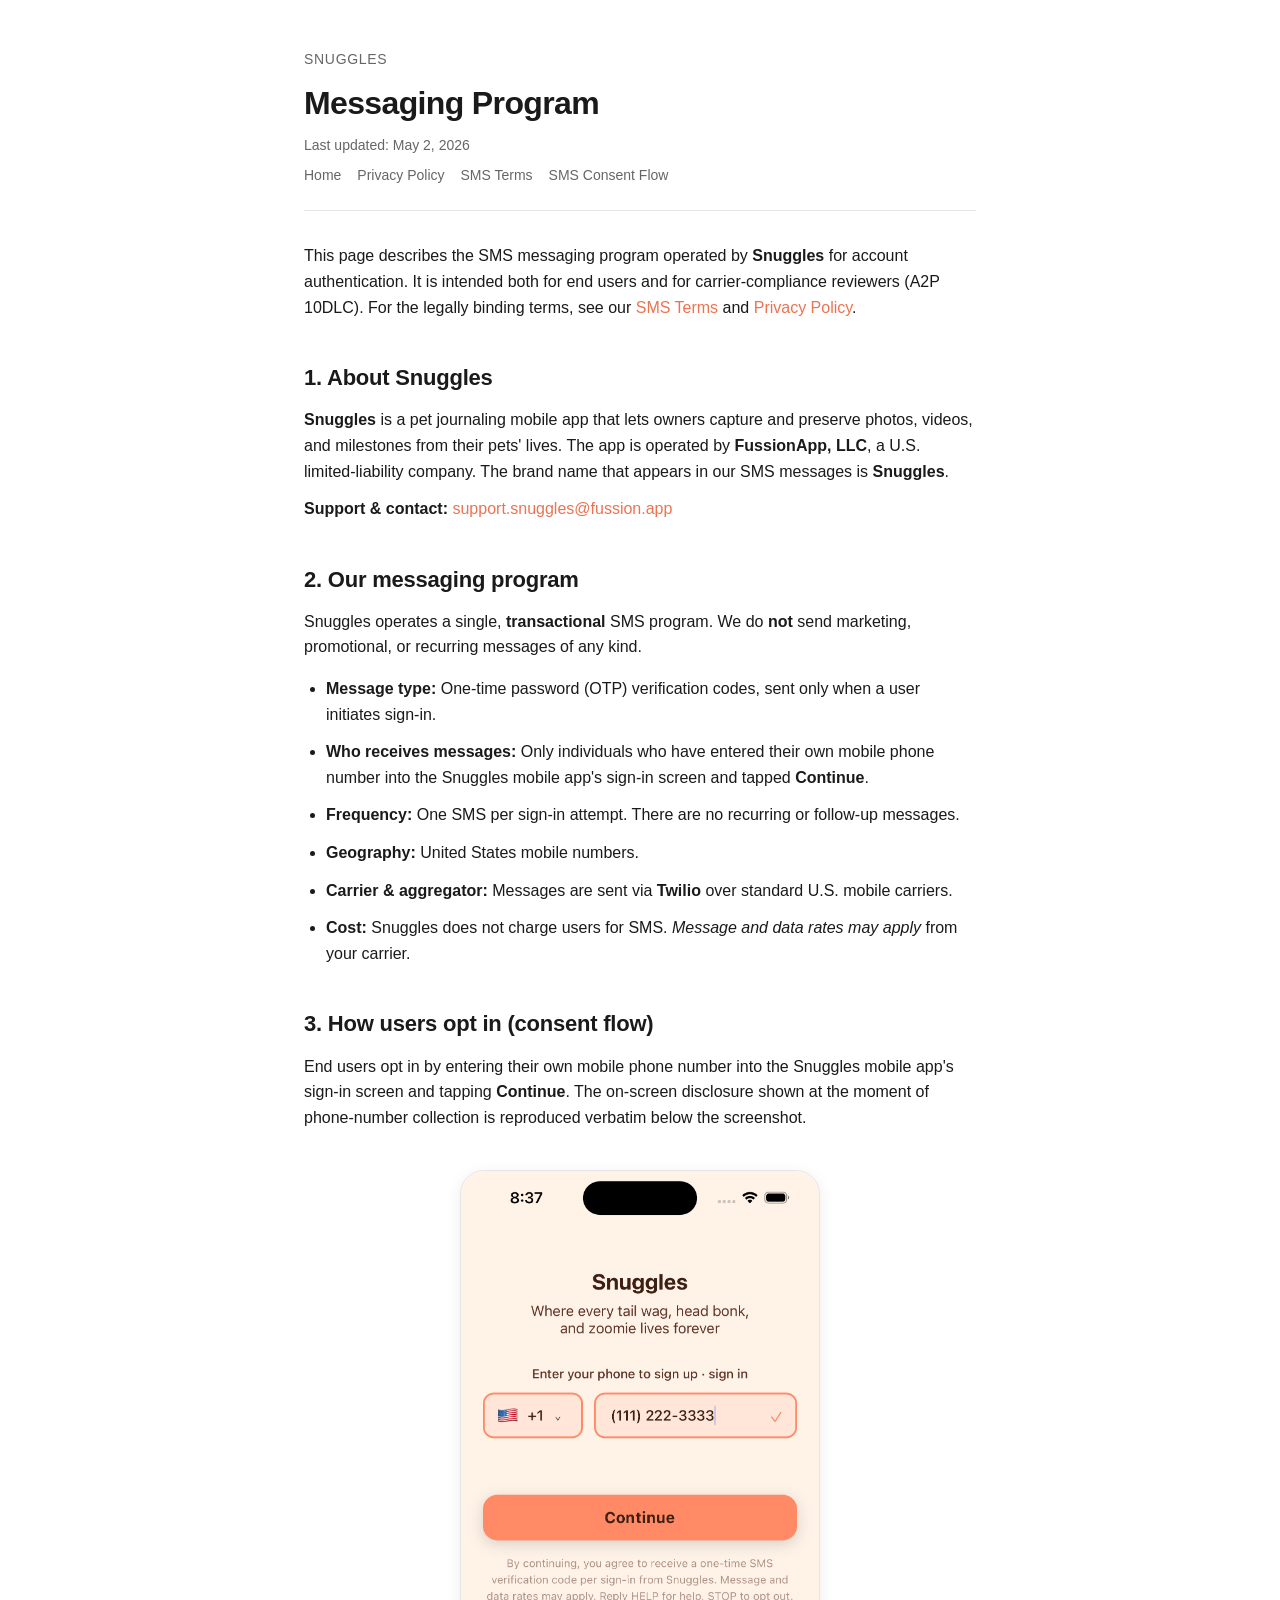
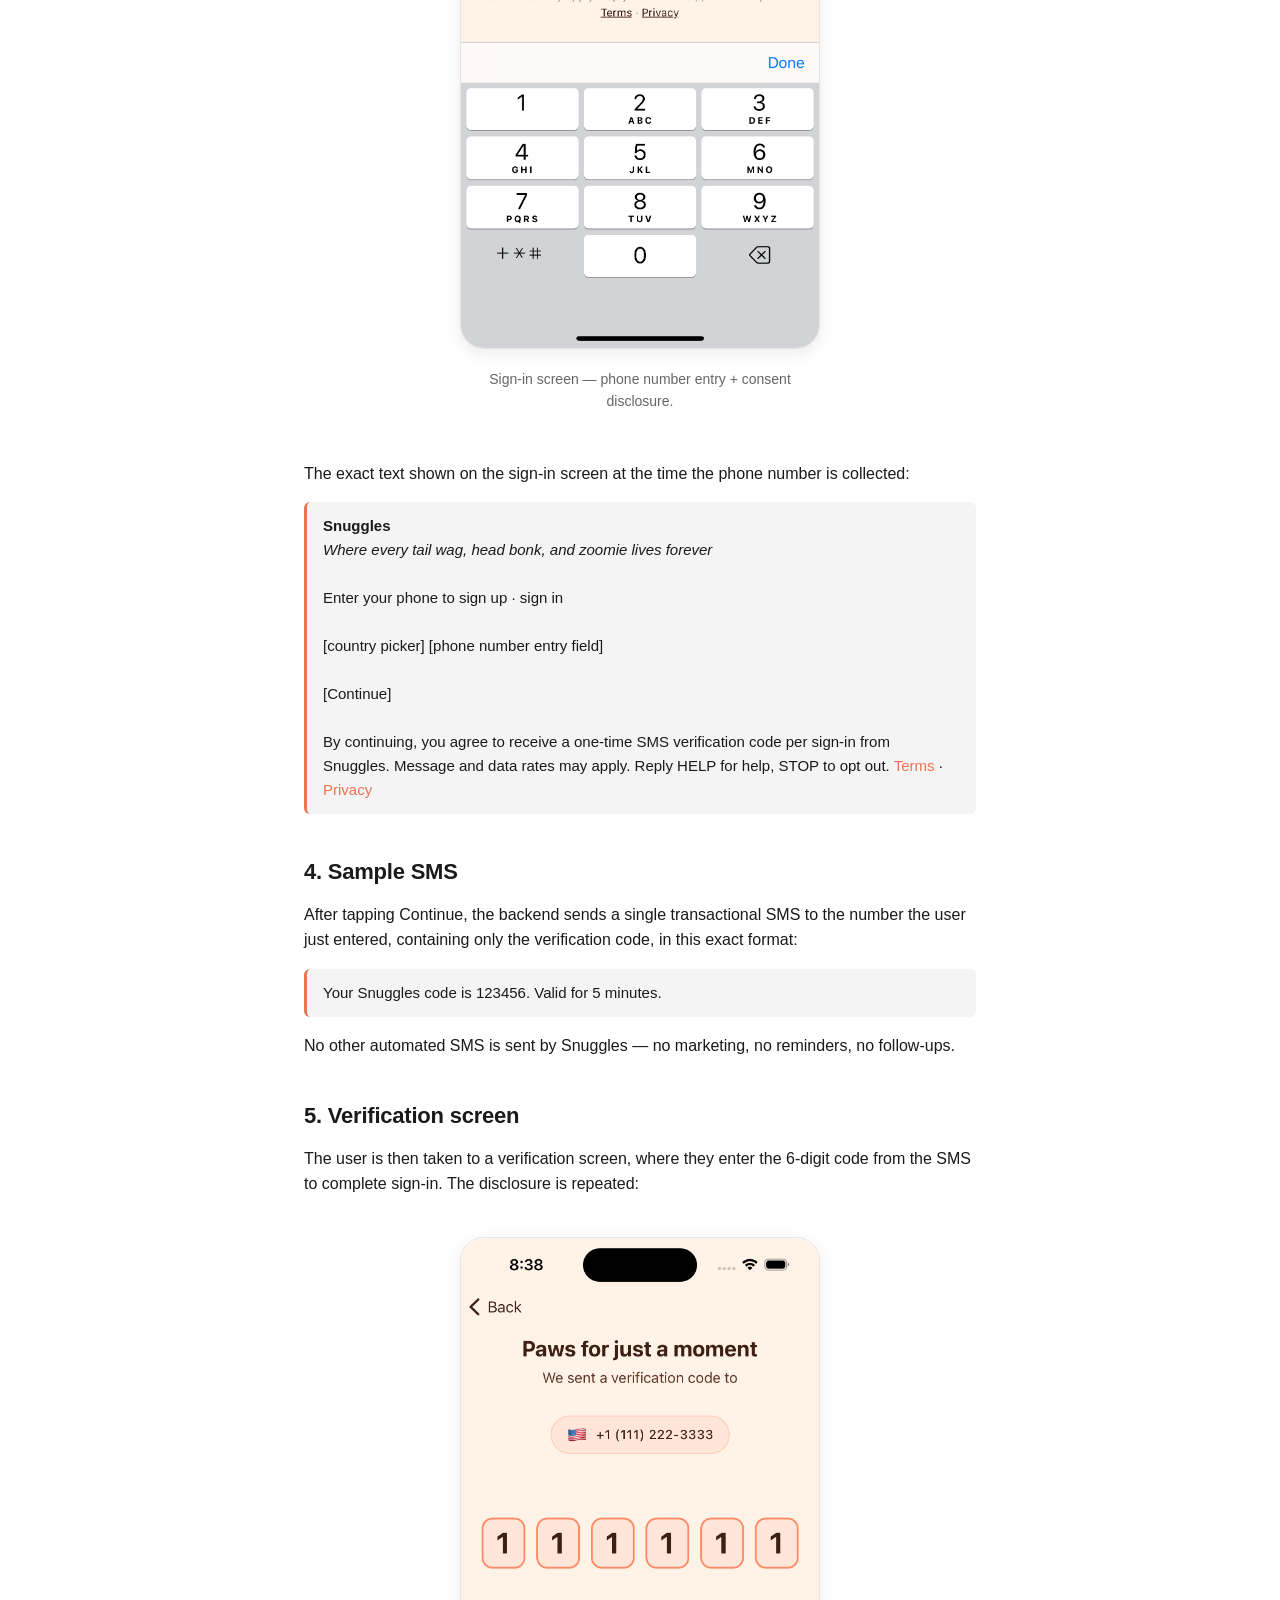
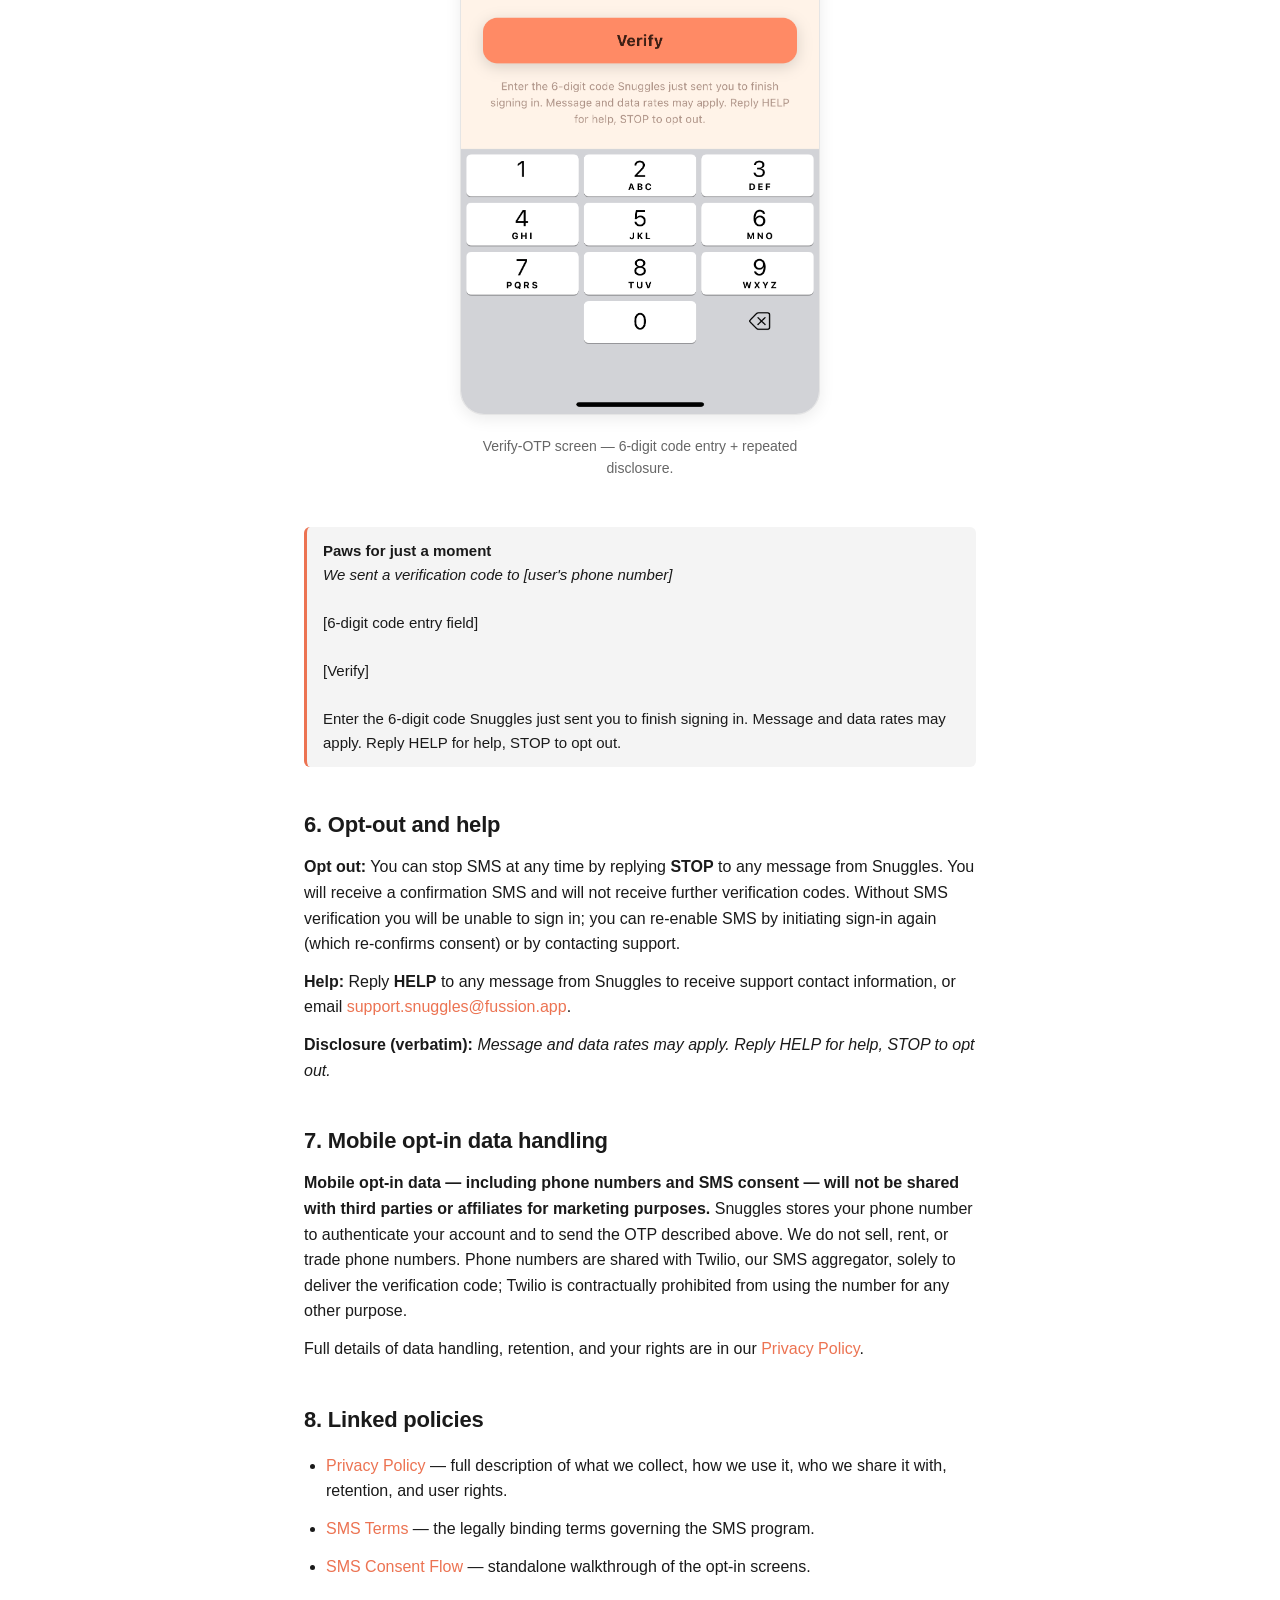
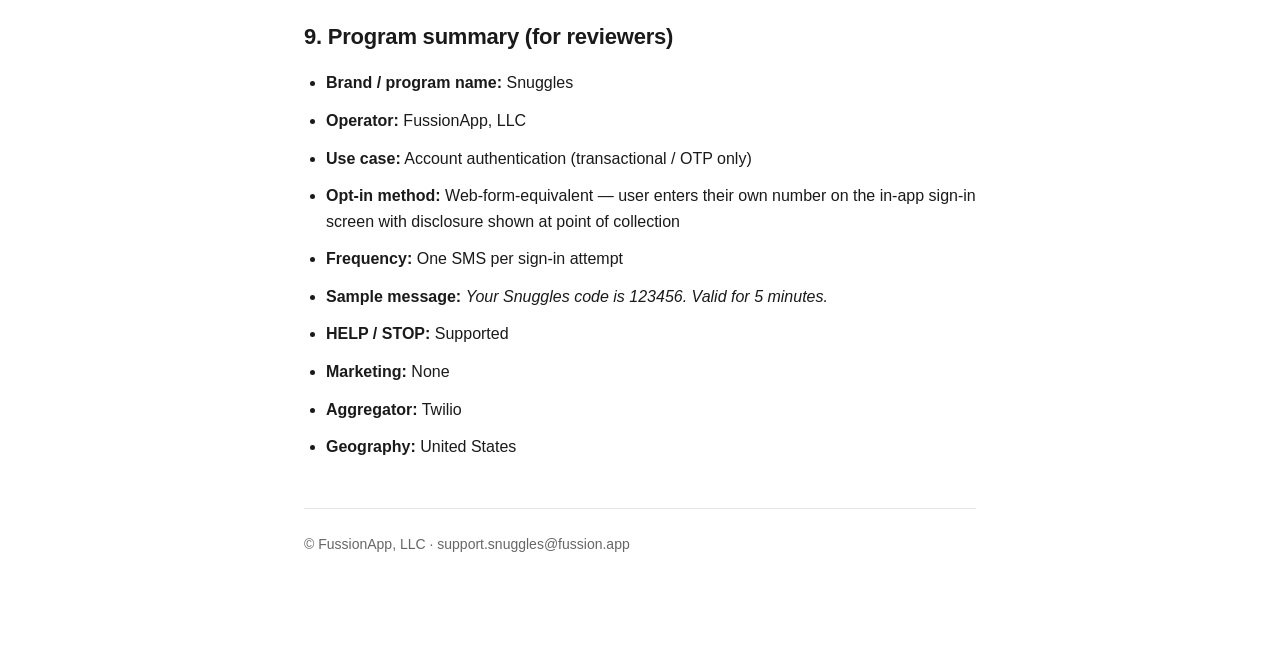
==== messaging-program/index.html @ 3ea76aff "Add /messaging-program/ page for A2P 10DLC review (fixes 30919) Single canonical reviewer-landing pa" ====
<!DOCTYPE html>
<html lang="en">
<head>
<meta charset="utf-8">
<meta name="viewport" content="width=device-width, initial-scale=1">
<title>Snuggles — Messaging Program</title>
<link rel="stylesheet" href="/style.css">
<style>
  .screenshots {
    display: flex;
    flex-wrap: wrap;
    gap: 24px;
    margin: 24px 0 32px;
    justify-content: center;
  }
  .screenshot {
    flex: 1 1 280px;
    max-width: 360px;
    text-align: center;
  }
  .screenshot img {
    width: 100%;
    height: auto;
    border-radius: 24px;
    border: 1px solid var(--rule);
    box-shadow: 0 4px 16px rgba(0, 0, 0, 0.08);
    background: var(--code-bg);
  }
  .screenshot figcaption {
    font-size: 14px;
    color: var(--muted);
    margin-top: 12px;
  }
  .disclosure {
    background: var(--code-bg);
    border-left: 3px solid var(--accent);
    padding: 12px 16px;
    border-radius: 6px;
    margin: 16px 0;
    font-size: 15px;
  }
</style>
</head>
<body>
<div class="container">
  <header>
    <div class="brand">Snuggles</div>
    <h1>Messaging Program</h1>
    <div class="updated">Last updated: May 2, 2026</div>
    <div class="nav">
      <a href="/">Home</a>
      <a href="/privacy/">Privacy Policy</a>
      <a href="/terms/">SMS Terms</a>
      <a href="/sms-consent/">SMS Consent Flow</a>
    </div>
  </header>

  <p>This page describes the SMS messaging program operated by <strong>Snuggles</strong> for account authentication. It is intended both for end users and for carrier-compliance reviewers (A2P 10DLC). For the legally binding terms, see our <a href="/terms/">SMS Terms</a> and <a href="/privacy/">Privacy Policy</a>.</p>

  <h2>1. About Snuggles</h2>
  <p><strong>Snuggles</strong> is a pet journaling mobile app that lets owners capture and preserve photos, videos, and milestones from their pets' lives. The app is operated by <strong>FussionApp, LLC</strong>, a U.S. limited-liability company. The brand name that appears in our SMS messages is <strong>Snuggles</strong>.</p>
  <p><strong>Support &amp; contact:</strong> <a href="mailto:support.snuggles@fussion.app">support.snuggles@fussion.app</a></p>

  <h2>2. Our messaging program</h2>
  <p>Snuggles operates a single, <strong>transactional</strong> SMS program. We do <strong>not</strong> send marketing, promotional, or recurring messages of any kind.</p>
  <ul>
    <li><strong>Message type:</strong> One-time password (OTP) verification codes, sent only when a user initiates sign-in.</li>
    <li><strong>Who receives messages:</strong> Only individuals who have entered their own mobile phone number into the Snuggles mobile app's sign-in screen and tapped <strong>Continue</strong>.</li>
    <li><strong>Frequency:</strong> One SMS per sign-in attempt. There are no recurring or follow-up messages.</li>
    <li><strong>Geography:</strong> United States mobile numbers.</li>
    <li><strong>Carrier &amp; aggregator:</strong> Messages are sent via <strong>Twilio</strong> over standard U.S. mobile carriers.</li>
    <li><strong>Cost:</strong> Snuggles does not charge users for SMS. <em>Message and data rates may apply</em> from your carrier.</li>
  </ul>

  <h2>3. How users opt in (consent flow)</h2>
  <p>End users opt in by entering their own mobile phone number into the Snuggles mobile app's sign-in screen and tapping <strong>Continue</strong>. The on-screen disclosure shown at the moment of phone-number collection is reproduced verbatim below the screenshot.</p>

  <div class="screenshots">
    <figure class="screenshot">
      <img src="/sms-consent/images/signin.png" alt="Snuggles sign-in screen with phone-number entry, Continue button, and SMS consent disclosure.">
      <figcaption>Sign-in screen — phone number entry + consent disclosure.</figcaption>
    </figure>
  </div>

  <p>The exact text shown on the sign-in screen at the time the phone number is collected:</p>

  <div class="disclosure">
    <strong>Snuggles</strong><br>
    <em>Where every tail wag, head bonk, and zoomie lives forever</em><br><br>
    Enter your phone to sign up · sign in<br><br>
    [country picker] [phone number entry field]<br><br>
    [Continue]<br><br>
    By continuing, you agree to receive a one-time SMS verification code per
    sign-in from Snuggles. Message and data rates may apply. Reply HELP for
    help, STOP to opt out. <a href="/terms/">Terms</a> · <a href="/privacy/">Privacy</a>
  </div>

  <h2>4. Sample SMS</h2>
  <p>After tapping Continue, the backend sends a single transactional SMS to the number the user just entered, containing only the verification code, in this exact format:</p>
  <div class="disclosure">
    Your Snuggles code is 123456. Valid for 5 minutes.
  </div>
  <p>No other automated SMS is sent by Snuggles &mdash; no marketing, no reminders, no follow-ups.</p>

  <h2>5. Verification screen</h2>
  <p>The user is then taken to a verification screen, where they enter the 6-digit code from the SMS to complete sign-in. The disclosure is repeated:</p>

  <div class="screenshots">
    <figure class="screenshot">
      <img src="/sms-consent/images/verify.png" alt="Snuggles verification screen with 6-digit code entry field, Verify button, and disclosure repeating fee/HELP/STOP language.">
      <figcaption>Verify-OTP screen — 6-digit code entry + repeated disclosure.</figcaption>
    </figure>
  </div>

  <div class="disclosure">
    <strong>Paws for just a moment</strong><br>
    <em>We sent a verification code to [user's phone number]</em><br><br>
    [6-digit code entry field]<br><br>
    [Verify]<br><br>
    Enter the 6-digit code Snuggles just sent you to finish signing in. Message
    and data rates may apply. Reply HELP for help, STOP to opt out.
  </div>

  <h2>6. Opt-out and help</h2>
  <p><strong>Opt out:</strong> You can stop SMS at any time by replying <strong>STOP</strong> to any message from Snuggles. You will receive a confirmation SMS and will not receive further verification codes. Without SMS verification you will be unable to sign in; you can re-enable SMS by initiating sign-in again (which re-confirms consent) or by contacting support.</p>
  <p><strong>Help:</strong> Reply <strong>HELP</strong> to any message from Snuggles to receive support contact information, or email <a href="mailto:support.snuggles@fussion.app">support.snuggles@fussion.app</a>.</p>
  <p><strong>Disclosure (verbatim):</strong> <em>Message and data rates may apply. Reply HELP for help, STOP to opt out.</em></p>

  <h2>7. Mobile opt-in data handling</h2>
  <p><strong>Mobile opt-in data &mdash; including phone numbers and SMS consent &mdash; will not be shared with third parties or affiliates for marketing purposes.</strong> Snuggles stores your phone number to authenticate your account and to send the OTP described above. We do not sell, rent, or trade phone numbers. Phone numbers are shared with Twilio, our SMS aggregator, solely to deliver the verification code; Twilio is contractually prohibited from using the number for any other purpose.</p>
  <p>Full details of data handling, retention, and your rights are in our <a href="/privacy/">Privacy Policy</a>.</p>

  <h2>8. Linked policies</h2>
  <ul>
    <li><a href="/privacy/">Privacy Policy</a> &mdash; full description of what we collect, how we use it, who we share it with, retention, and user rights.</li>
    <li><a href="/terms/">SMS Terms</a> &mdash; the legally binding terms governing the SMS program.</li>
    <li><a href="/sms-consent/">SMS Consent Flow</a> &mdash; standalone walkthrough of the opt-in screens.</li>
  </ul>

  <h2>9. Program summary (for reviewers)</h2>
  <ul>
    <li><strong>Brand / program name:</strong> Snuggles</li>
    <li><strong>Operator:</strong> FussionApp, LLC</li>
    <li><strong>Use case:</strong> Account authentication (transactional / OTP only)</li>
    <li><strong>Opt-in method:</strong> Web-form-equivalent &mdash; user enters their own number on the in-app sign-in screen with disclosure shown at point of collection</li>
    <li><strong>Frequency:</strong> One SMS per sign-in attempt</li>
    <li><strong>Sample message:</strong> <em>Your Snuggles code is 123456. Valid for 5 minutes.</em></li>
    <li><strong>HELP / STOP:</strong> Supported</li>
    <li><strong>Marketing:</strong> None</li>
    <li><strong>Aggregator:</strong> Twilio</li>
    <li><strong>Geography:</strong> United States</li>
  </ul>

  <footer>
    &copy; FussionApp, LLC ·
    <a href="mailto:support.snuggles@fussion.app">support.snuggles@fussion.app</a>
  </footer>
</div>
</body>
</html>
---- style.css ----
:root {
  --bg: #ffffff;
  --fg: #1a1a1a;
  --muted: #666666;
  --rule: #e5e5e5;
  --accent: #ec7352;
  --code-bg: #f4f4f4;
}

@media (prefers-color-scheme: dark) {
  :root {
    --bg: #121212;
    --fg: #e5e5e5;
    --muted: #a0a0a0;
    --rule: #2a2a2a;
    --accent: #ff8a65;
    --code-bg: #1e1e1e;
  }
}

* {
  box-sizing: border-box;
}

html, body {
  margin: 0;
  padding: 0;
  background: var(--bg);
  color: var(--fg);
  font-family: -apple-system, BlinkMacSystemFont, "Segoe UI", Roboto, Oxygen, Ubuntu, Cantarell, "Helvetica Neue", Arial, sans-serif;
  font-size: 16px;
  line-height: 1.6;
  -webkit-font-smoothing: antialiased;
}

.container {
  max-width: 720px;
  margin: 0 auto;
  padding: 48px 24px 96px;
}

header {
  border-bottom: 1px solid var(--rule);
  padding-bottom: 24px;
  margin-bottom: 32px;
}

header .brand {
  font-size: 14px;
  color: var(--muted);
  letter-spacing: 0.05em;
  text-transform: uppercase;
  margin-bottom: 8px;
}

header h1 {
  margin: 0 0 4px;
  font-size: 32px;
  font-weight: 700;
  letter-spacing: -0.02em;
}

header .updated {
  color: var(--muted);
  font-size: 14px;
}

h2 {
  font-size: 22px;
  margin-top: 40px;
  margin-bottom: 12px;
  letter-spacing: -0.01em;
}

h3 {
  font-size: 17px;
  margin-top: 28px;
  margin-bottom: 8px;
}

p, li {
  margin: 0 0 12px;
}

ul {
  padding-left: 22px;
}

strong {
  color: var(--fg);
}

a {
  color: var(--accent);
  text-decoration: none;
}

a:hover {
  text-decoration: underline;
}

code {
  background: var(--code-bg);
  padding: 2px 6px;
  border-radius: 4px;
  font-size: 14px;
  font-family: "SF Mono", ui-monospace, SFMono-Regular, Menlo, Consolas, monospace;
}

table {
  width: 100%;
  border-collapse: collapse;
  margin: 16px 0 24px;
  font-size: 15px;
}

th, td {
  text-align: left;
  padding: 10px 12px;
  border-bottom: 1px solid var(--rule);
  vertical-align: top;
}

th {
  font-weight: 600;
  background: var(--code-bg);
}

hr {
  border: none;
  border-top: 1px solid var(--rule);
  margin: 48px 0;
}

footer {
  margin-top: 48px;
  padding-top: 24px;
  border-top: 1px solid var(--rule);
  color: var(--muted);
  font-size: 14px;
}

footer a {
  color: var(--muted);
}

.nav {
  display: flex;
  gap: 16px;
  margin-top: 8px;
  font-size: 14px;
}

.nav a {
  color: var(--muted);
}
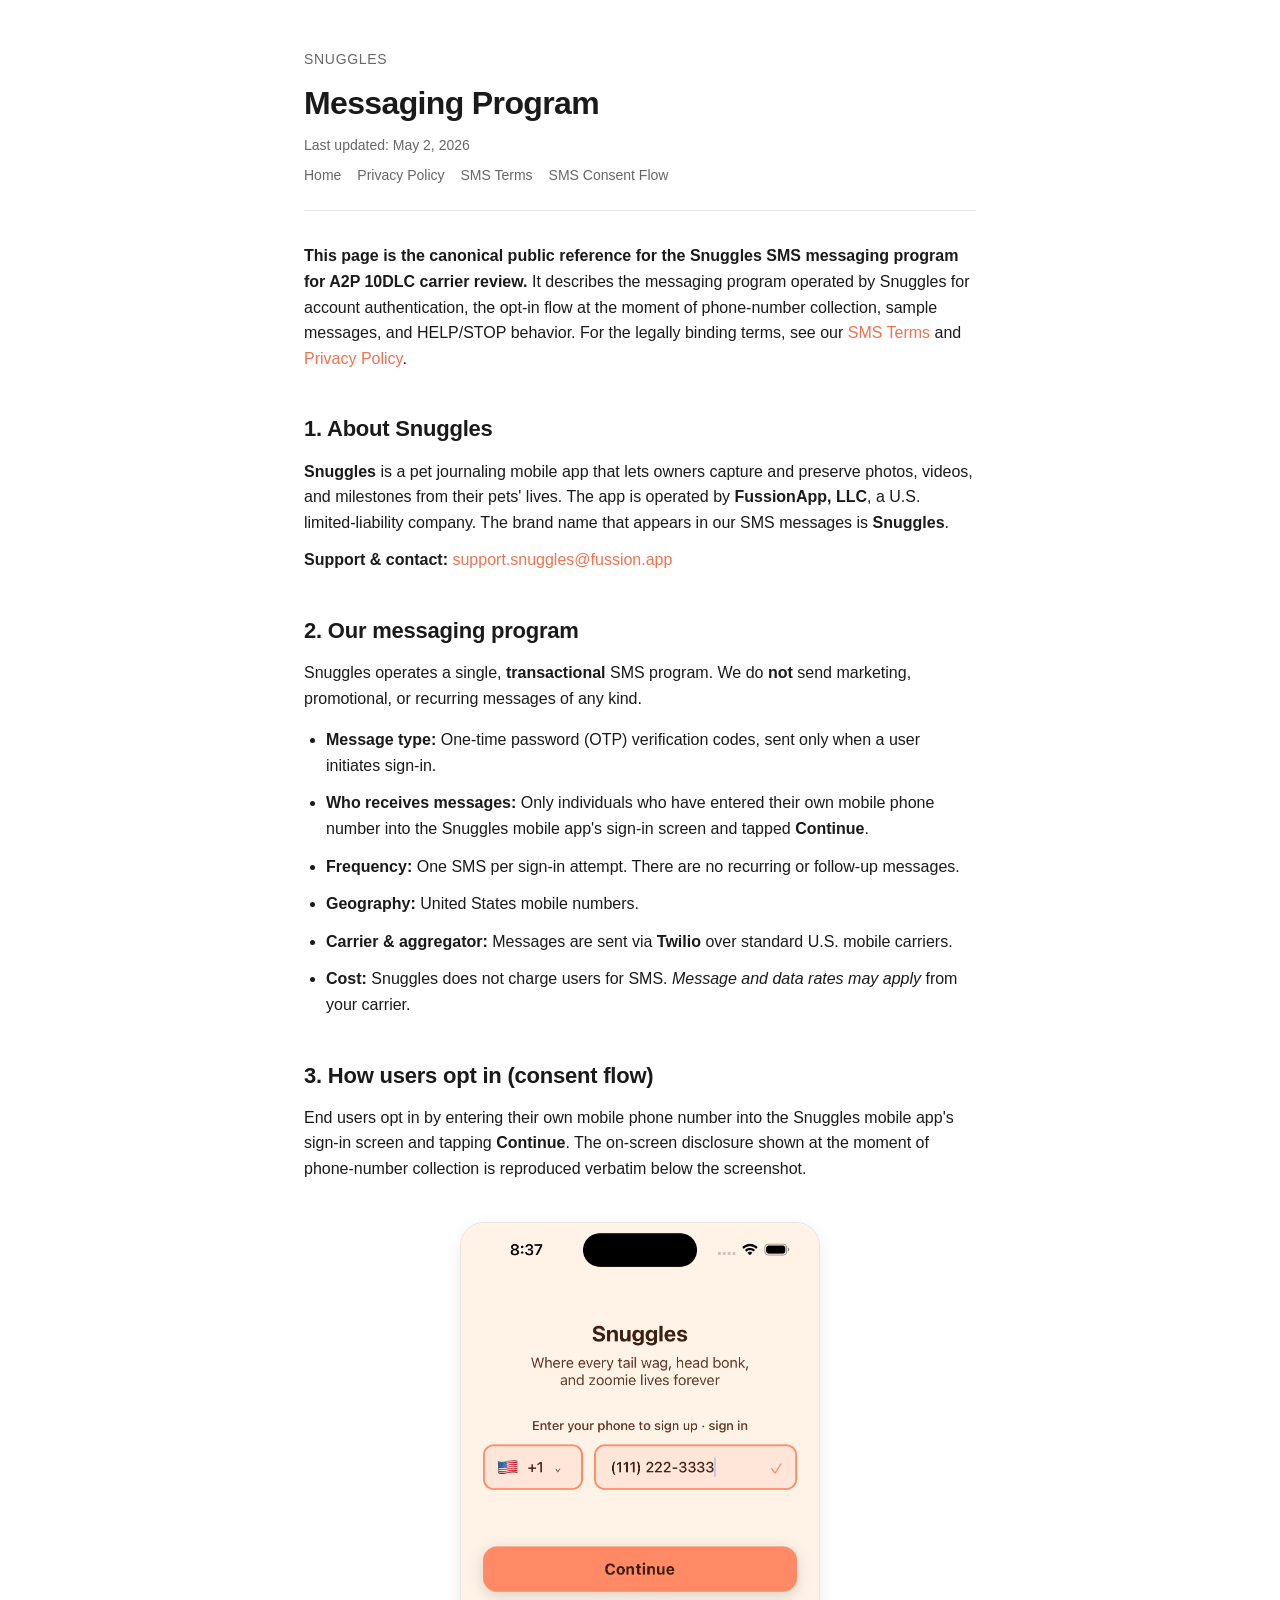
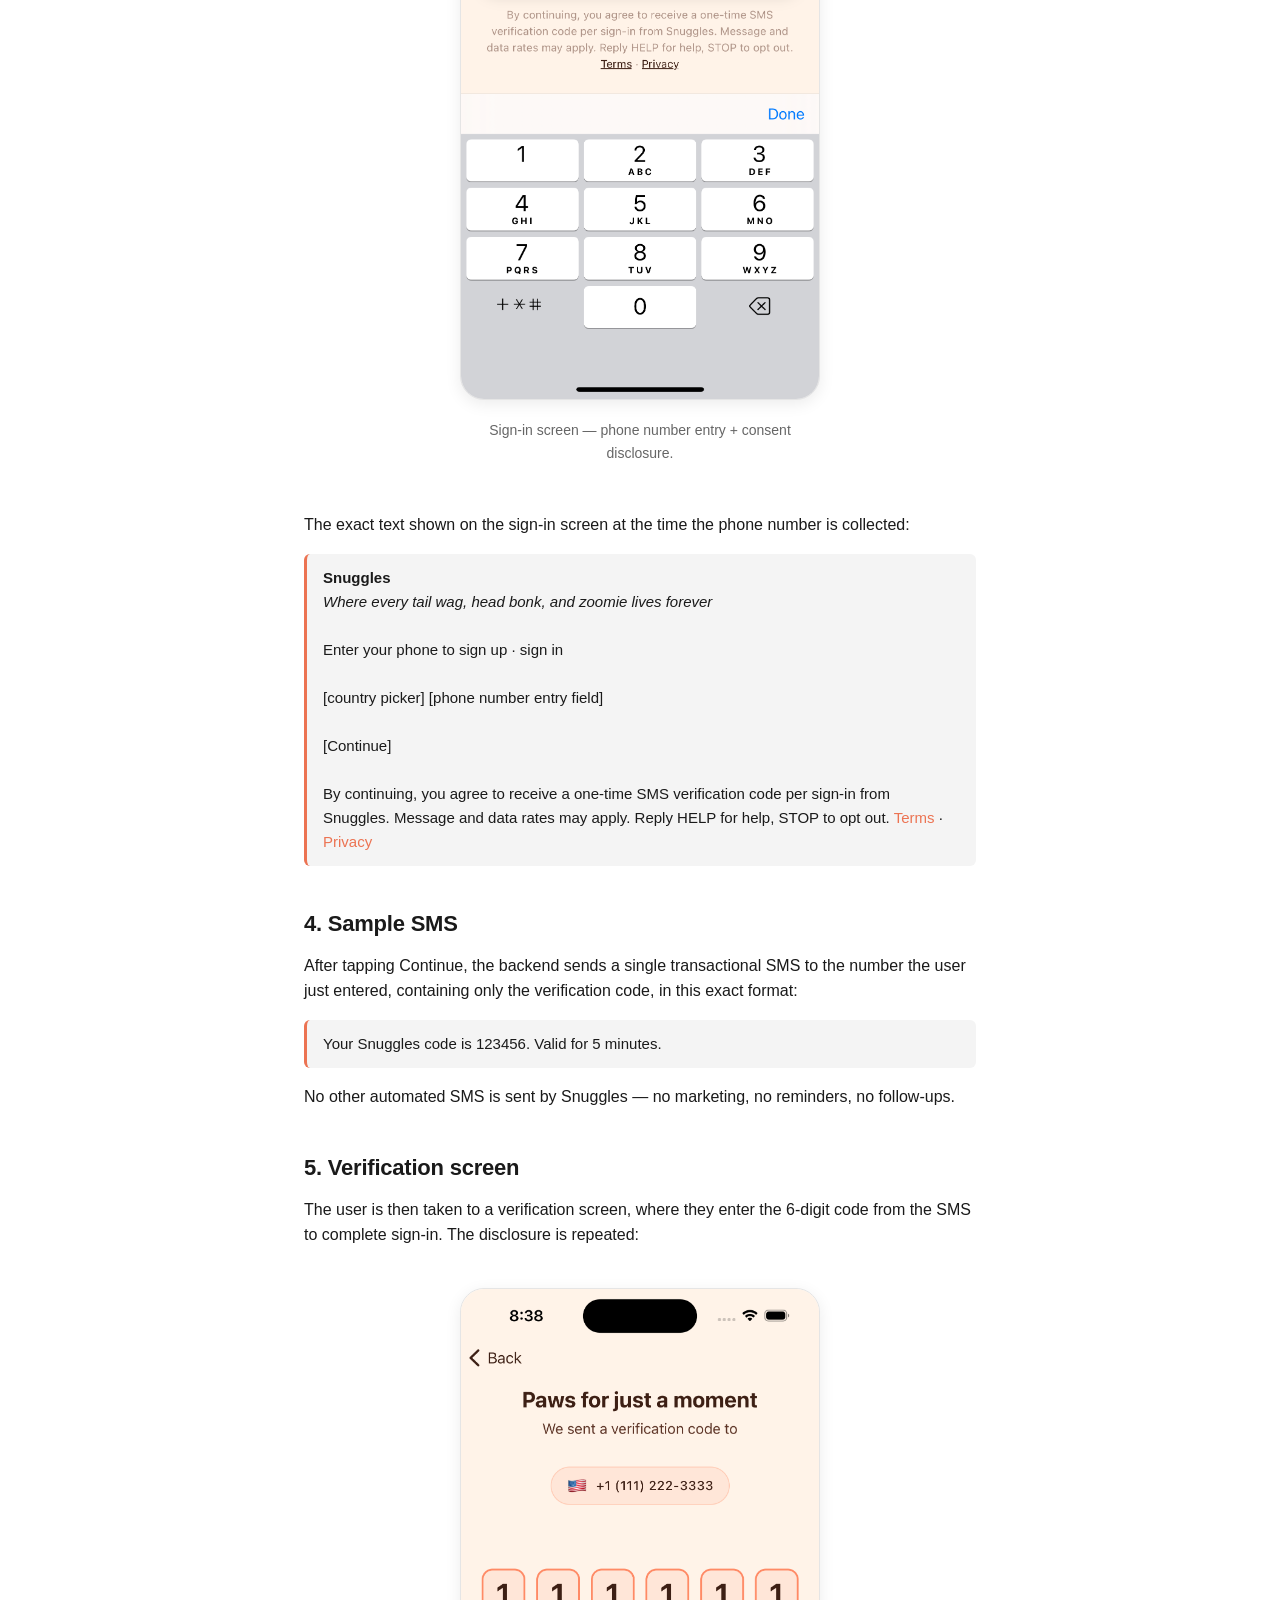
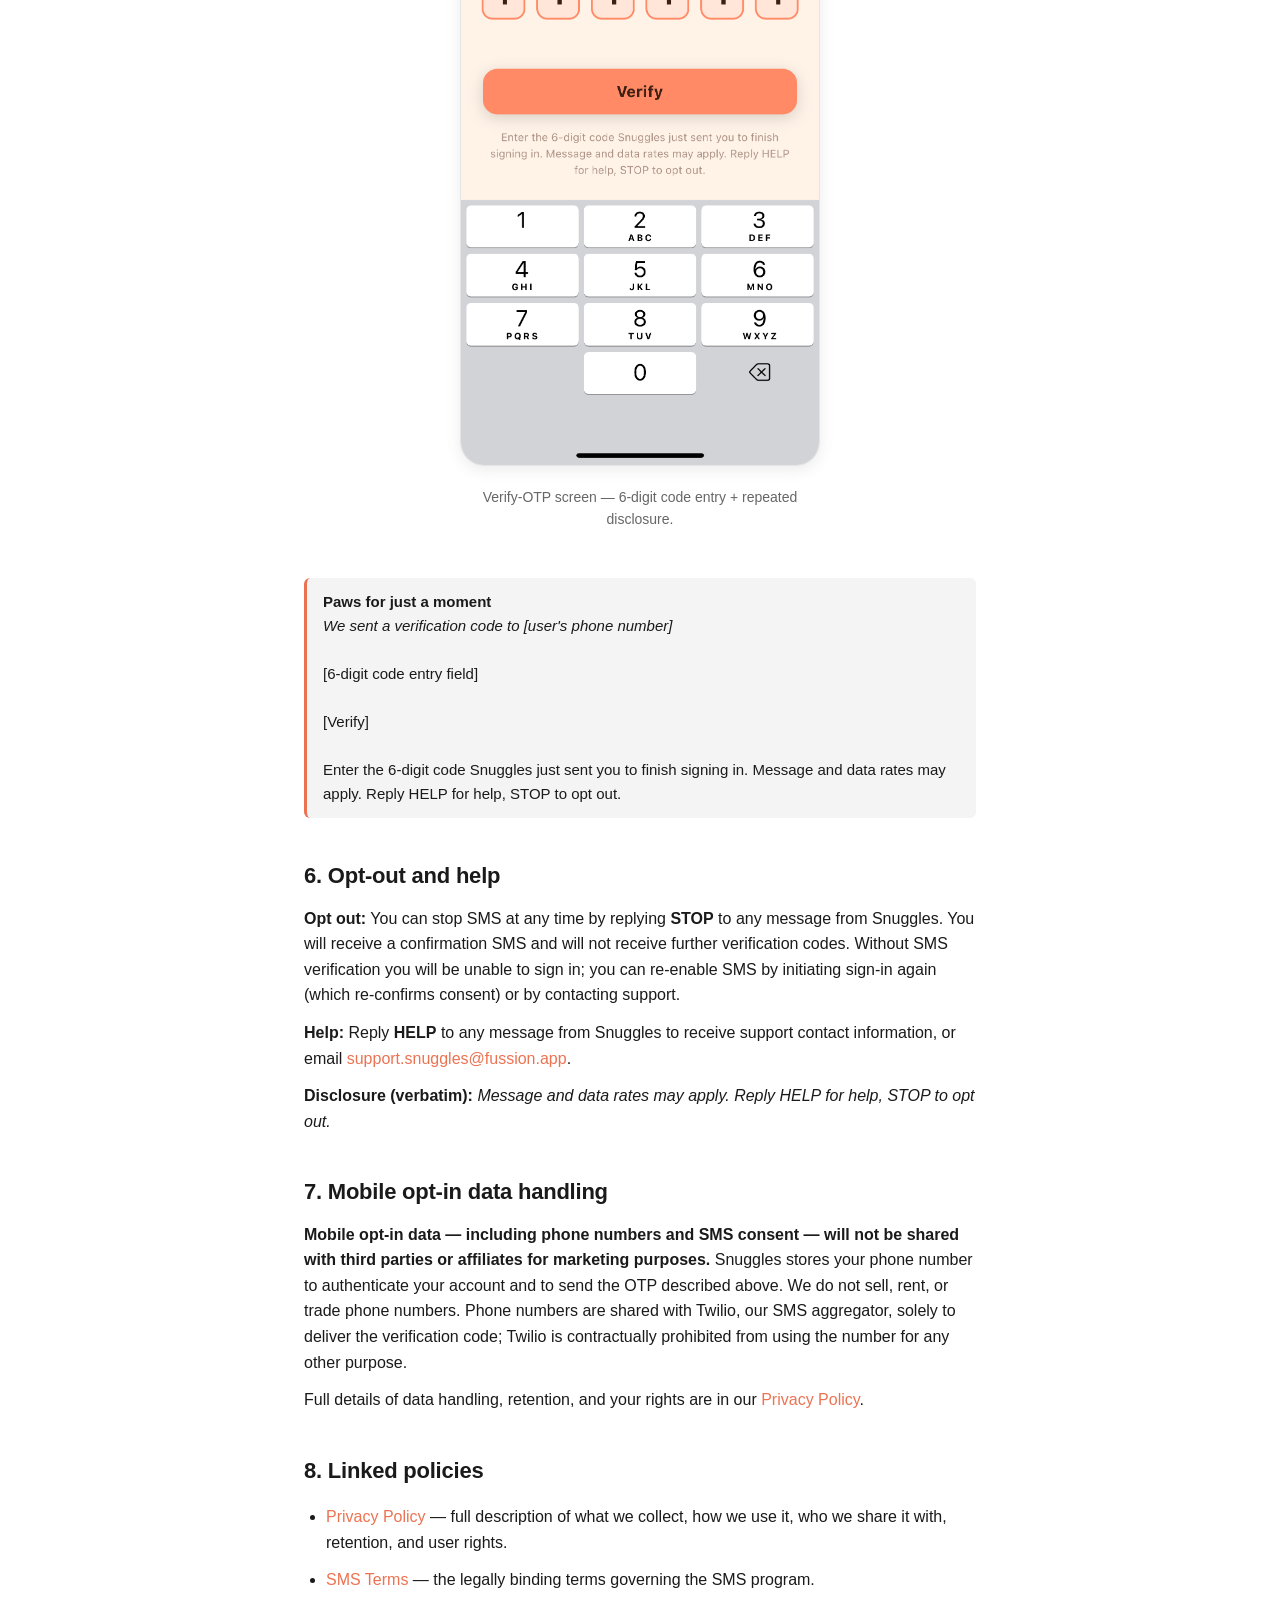
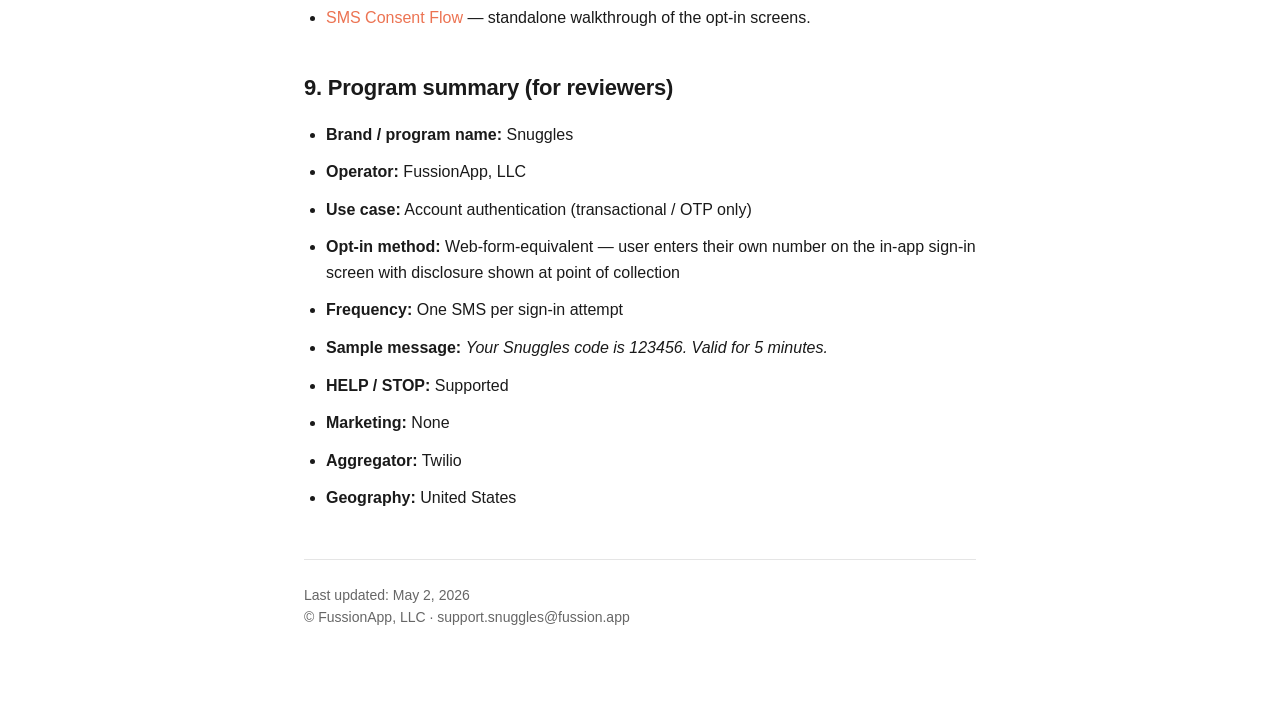
==== commit 8e4d78ab: "A2P resubmission polish: mobile-opt-in language + reviewer framing - Privacy: bump "Last updated" to" ====
--- a/messaging-program/index.html
+++ b/messaging-program/index.html
@@ -4,6 +4,8 @@
 <meta charset="utf-8">
 <meta name="viewport" content="width=device-width, initial-scale=1">
 <title>Snuggles — Messaging Program</title>
+<link rel="icon" type="image/png" href="/icon.png">
+<link rel="apple-touch-icon" href="/icon.png">
 <link rel="stylesheet" href="/style.css">
 <style>
   .screenshots {
@@ -55,7 +57,7 @@
     </div>
   </header>
 
-  <p>This page describes the SMS messaging program operated by <strong>Snuggles</strong> for account authentication. It is intended both for end users and for carrier-compliance reviewers (A2P 10DLC). For the legally binding terms, see our <a href="/terms/">SMS Terms</a> and <a href="/privacy/">Privacy Policy</a>.</p>
+  <p><strong>This page is the canonical public reference for the Snuggles SMS messaging program for A2P 10DLC carrier review.</strong> It describes the messaging program operated by Snuggles for account authentication, the opt-in flow at the moment of phone-number collection, sample messages, and HELP/STOP behavior. For the legally binding terms, see our <a href="/terms/">SMS Terms</a> and <a href="/privacy/">Privacy Policy</a>.</p>
 
   <h2>1. About Snuggles</h2>
   <p><strong>Snuggles</strong> is a pet journaling mobile app that lets owners capture and preserve photos, videos, and milestones from their pets' lives. The app is operated by <strong>FussionApp, LLC</strong>, a U.S. limited-liability company. The brand name that appears in our SMS messages is <strong>Snuggles</strong>.</p>
@@ -152,6 +154,7 @@
   </ul>
 
   <footer>
+    <div class="updated">Last updated: May 2, 2026</div>
     &copy; FussionApp, LLC ·
     <a href="mailto:support.snuggles@fussion.app">support.snuggles@fussion.app</a>
   </footer>
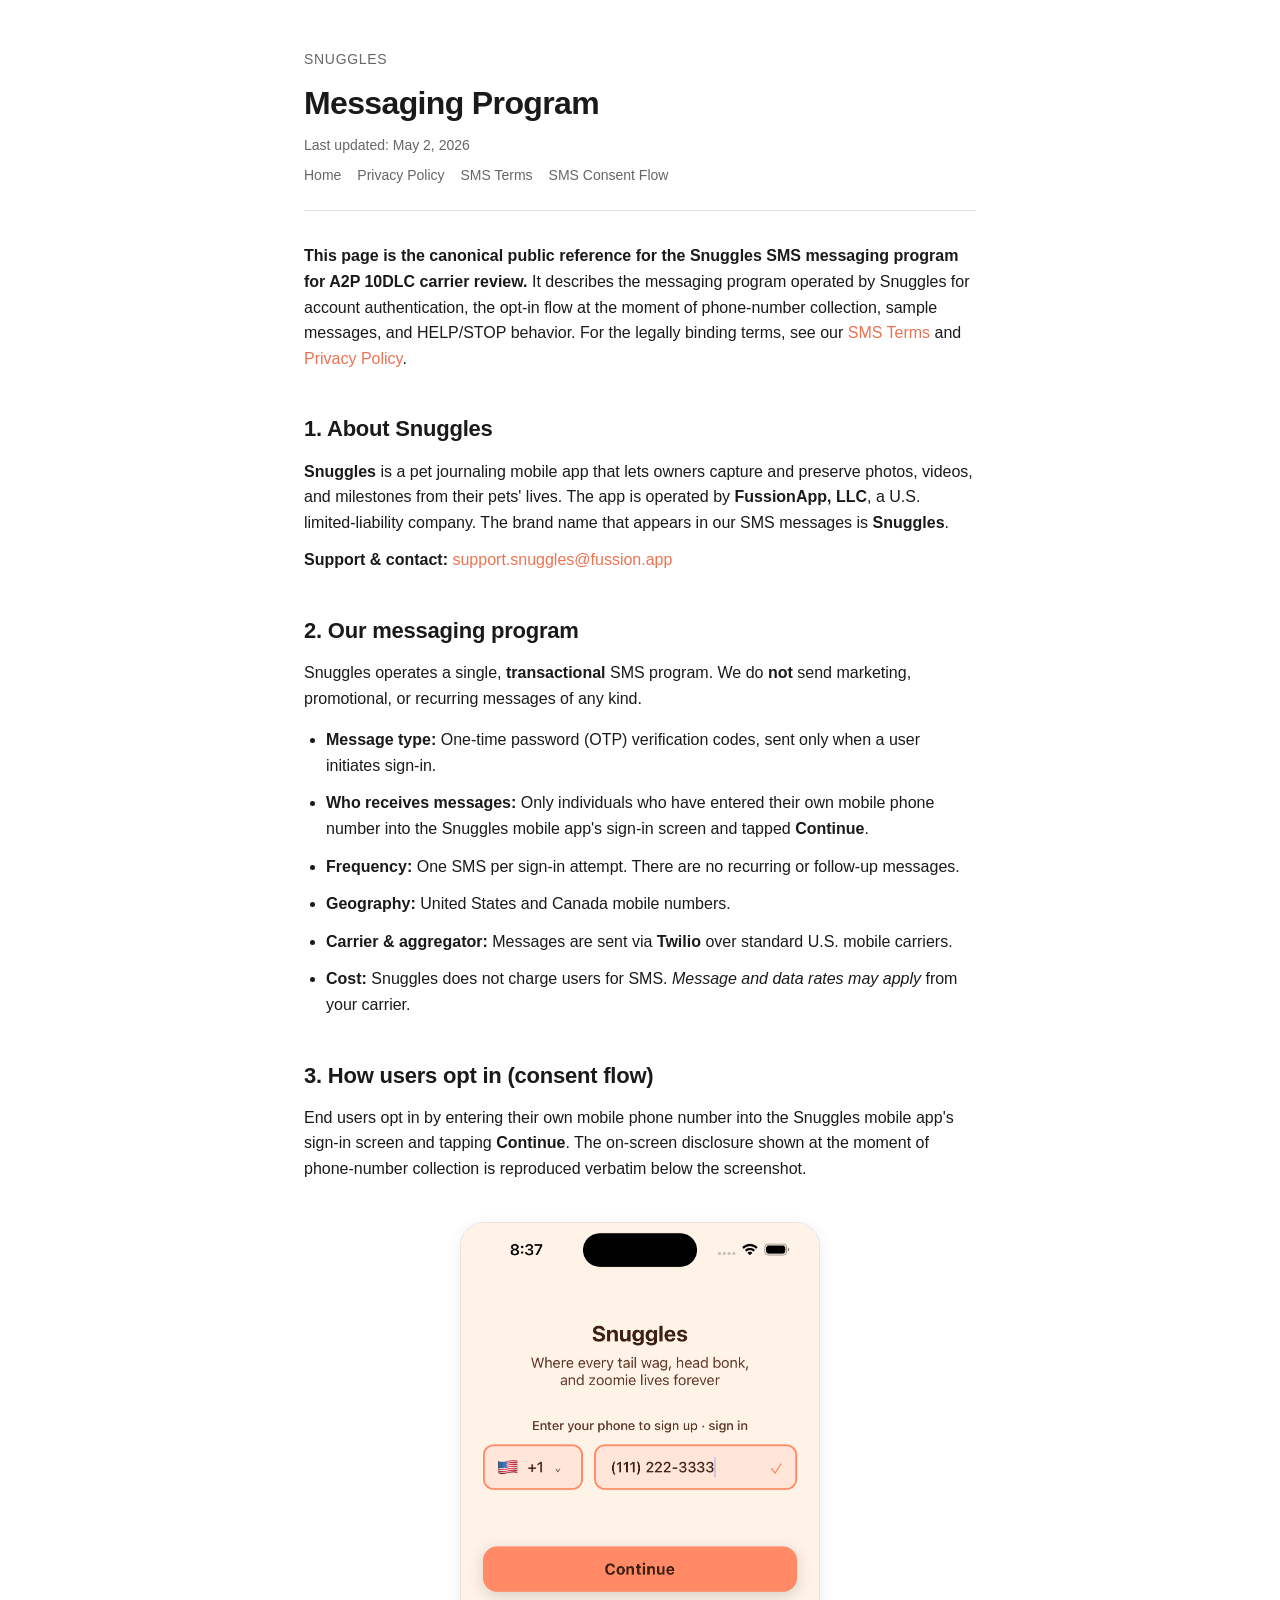
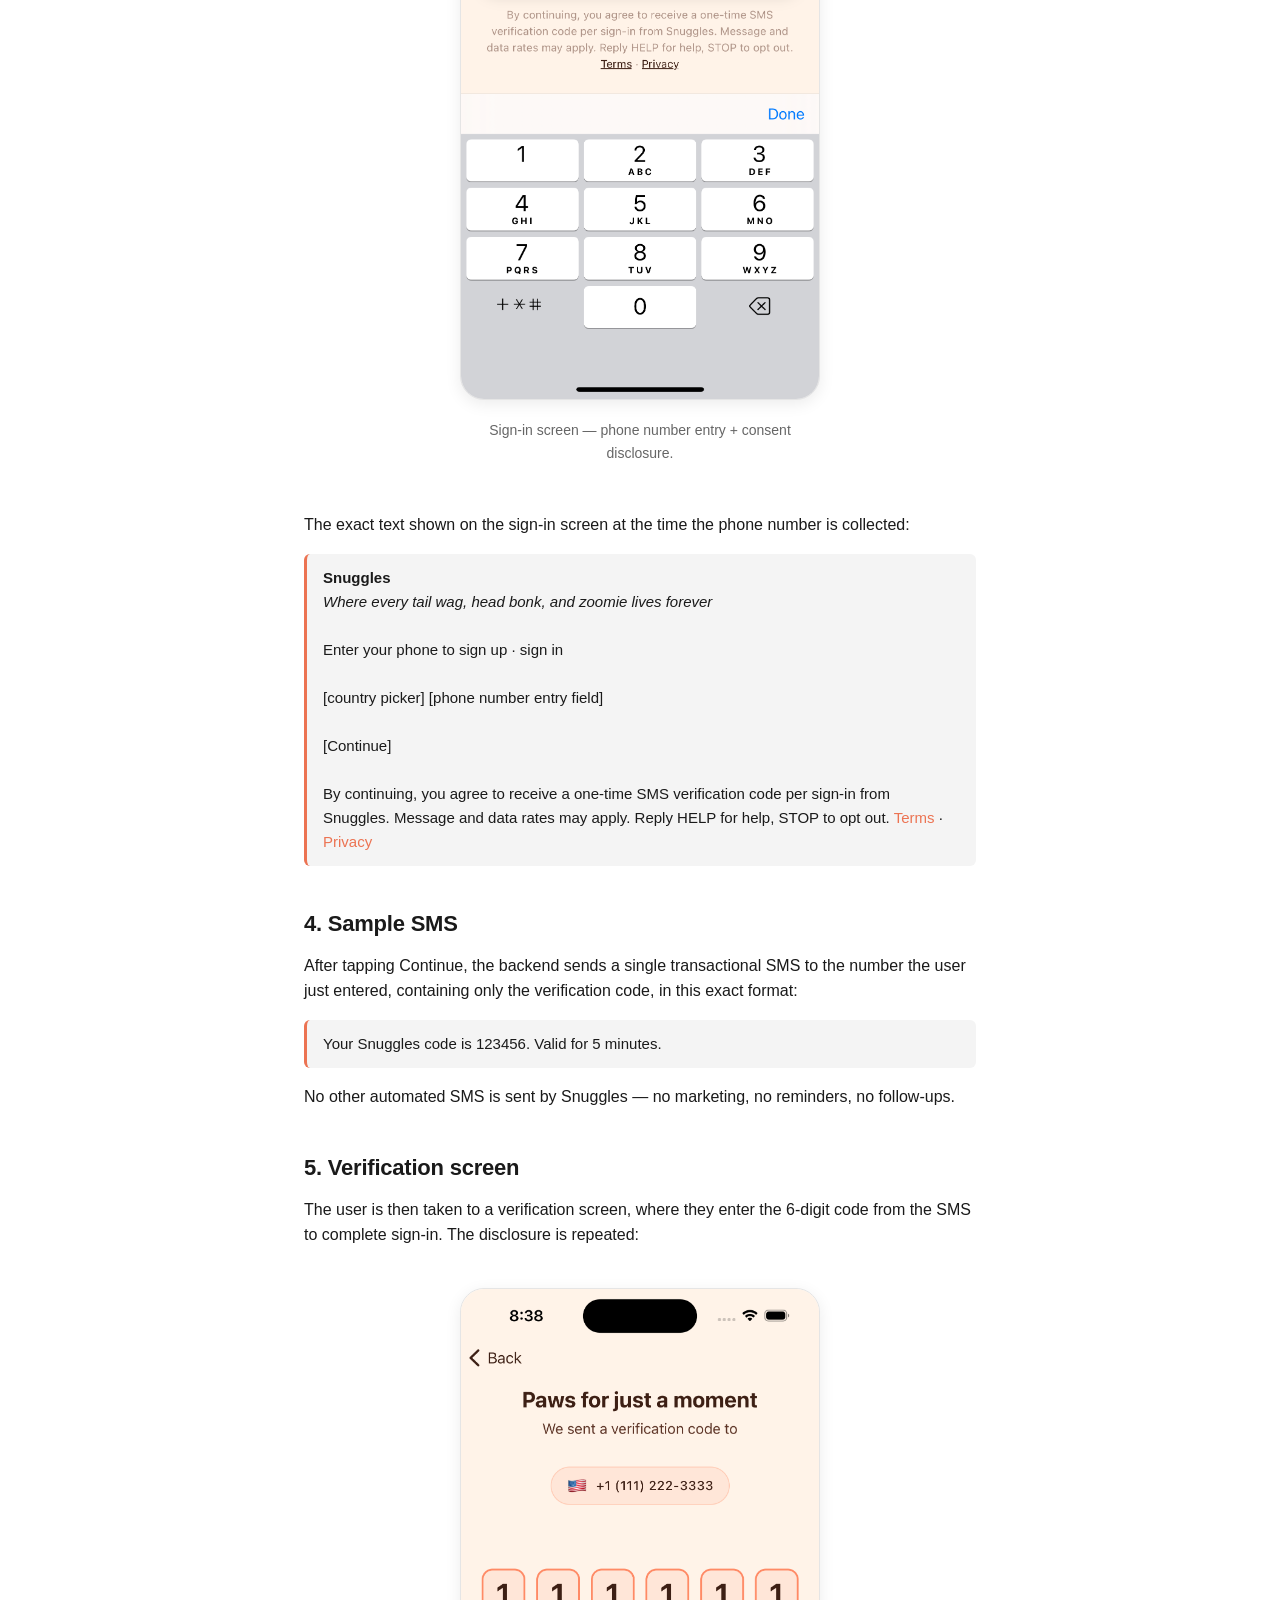
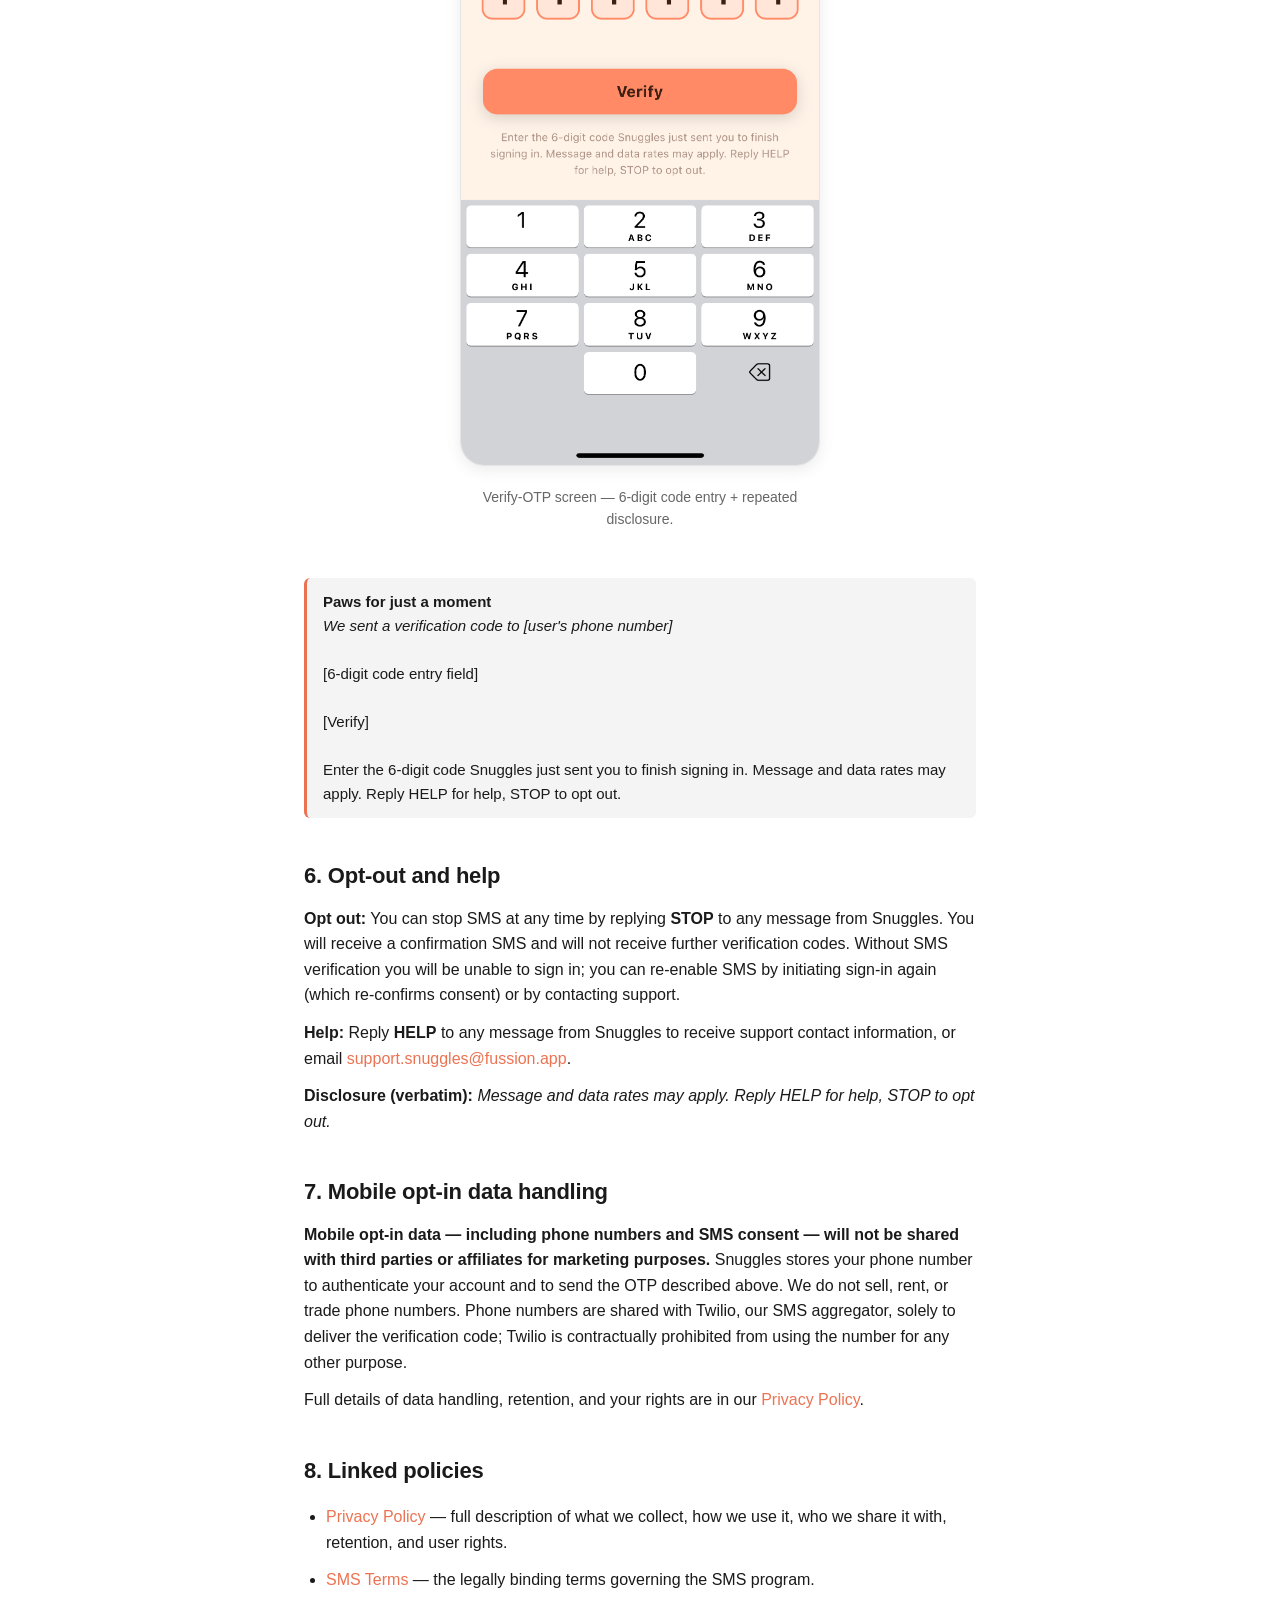
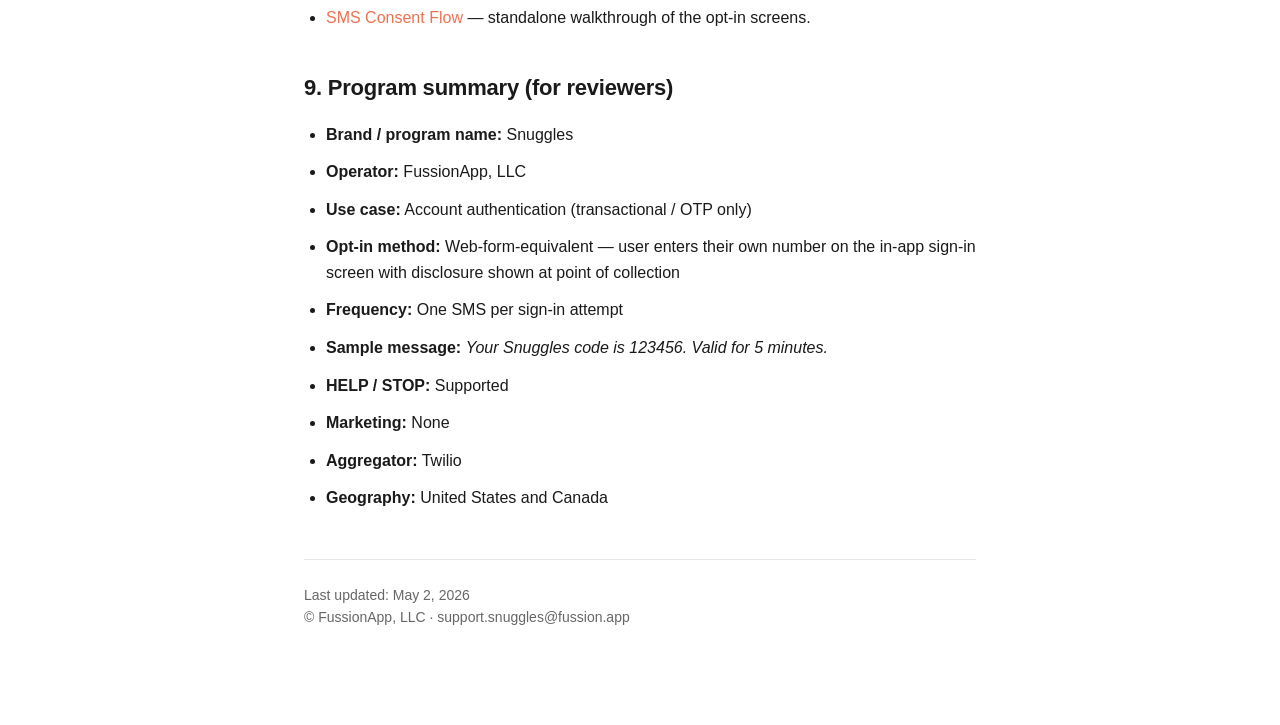
==== commit 8f7860eb: "Correct messaging program geography to US + Canada Snuggles SMS is delivered to both US and Canadian" ====
--- a/messaging-program/index.html
+++ b/messaging-program/index.html
@@ -69,7 +69,7 @@
     <li><strong>Message type:</strong> One-time password (OTP) verification codes, sent only when a user initiates sign-in.</li>
     <li><strong>Who receives messages:</strong> Only individuals who have entered their own mobile phone number into the Snuggles mobile app's sign-in screen and tapped <strong>Continue</strong>.</li>
     <li><strong>Frequency:</strong> One SMS per sign-in attempt. There are no recurring or follow-up messages.</li>
-    <li><strong>Geography:</strong> United States mobile numbers.</li>
+    <li><strong>Geography:</strong> United States and Canada mobile numbers.</li>
     <li><strong>Carrier &amp; aggregator:</strong> Messages are sent via <strong>Twilio</strong> over standard U.S. mobile carriers.</li>
     <li><strong>Cost:</strong> Snuggles does not charge users for SMS. <em>Message and data rates may apply</em> from your carrier.</li>
   </ul>
@@ -150,7 +150,7 @@
     <li><strong>HELP / STOP:</strong> Supported</li>
     <li><strong>Marketing:</strong> None</li>
     <li><strong>Aggregator:</strong> Twilio</li>
-    <li><strong>Geography:</strong> United States</li>
+    <li><strong>Geography:</strong> United States and Canada</li>
   </ul>
 
   <footer>
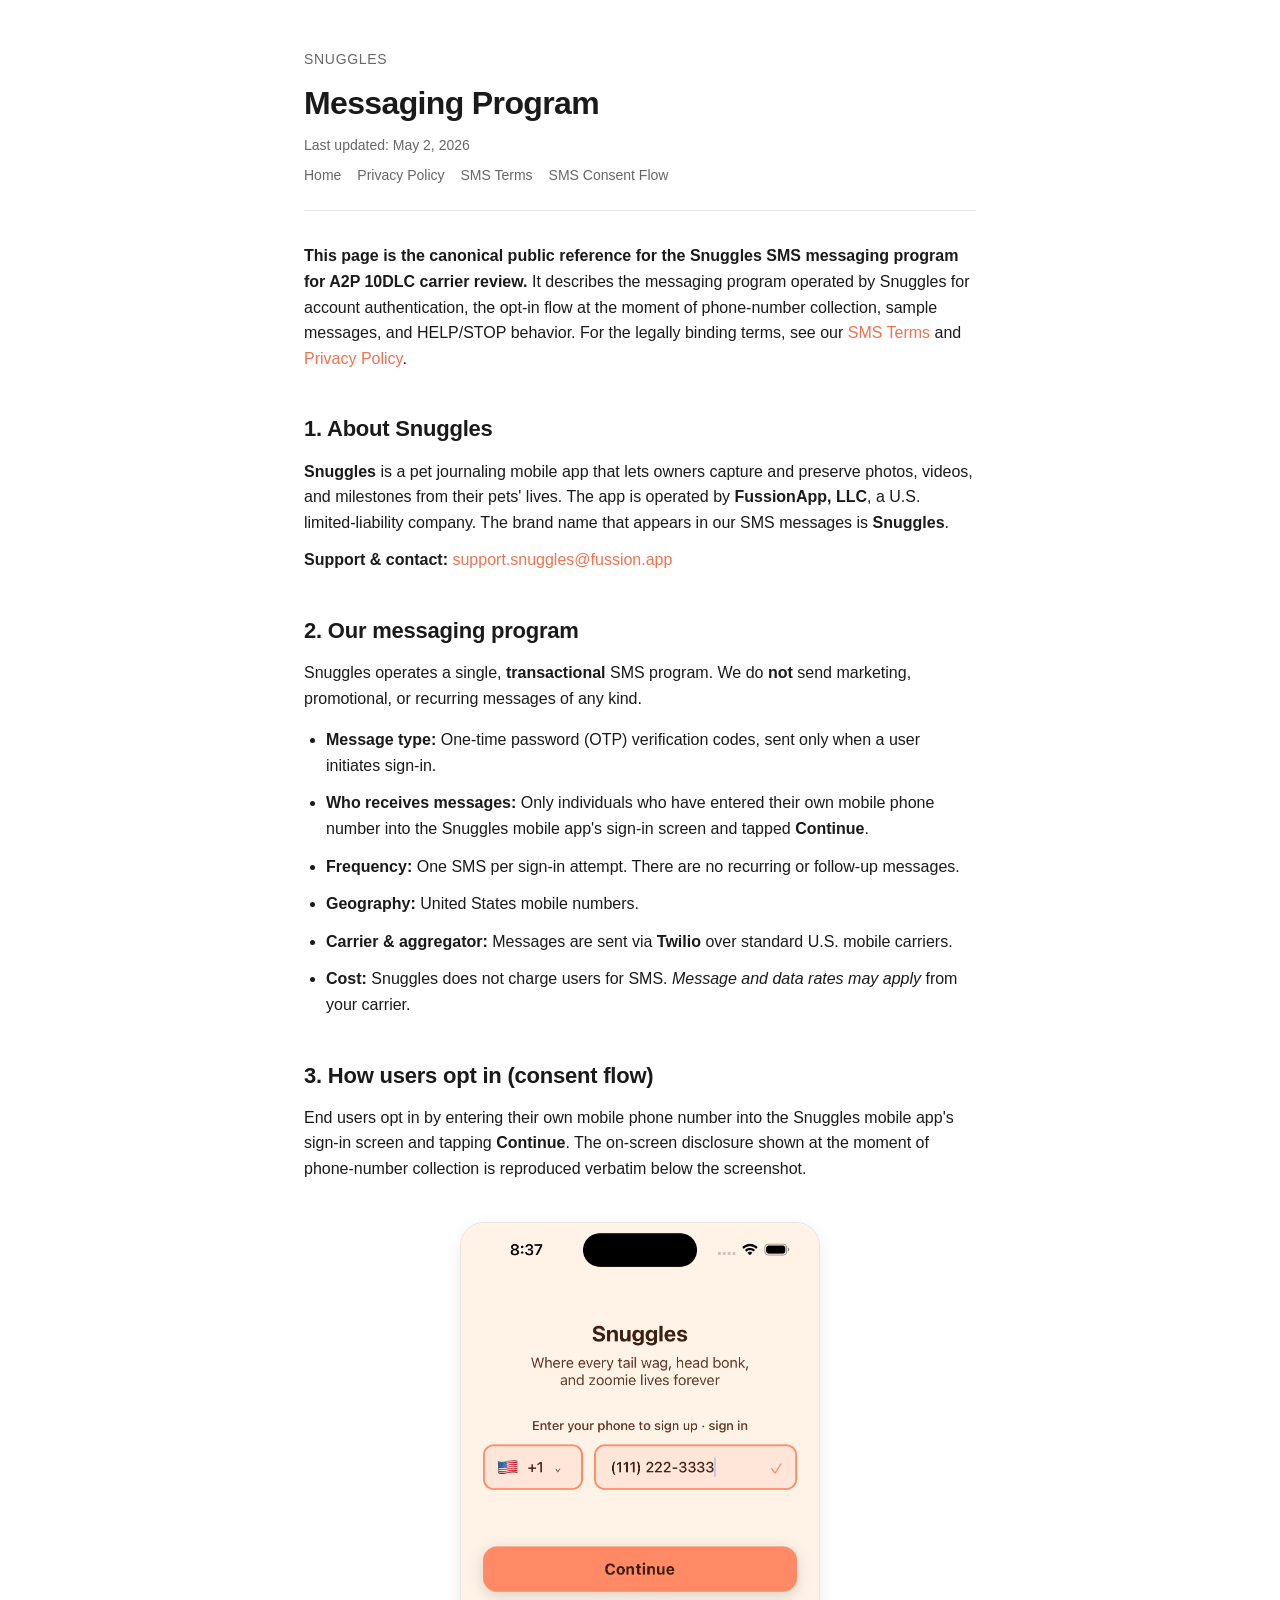
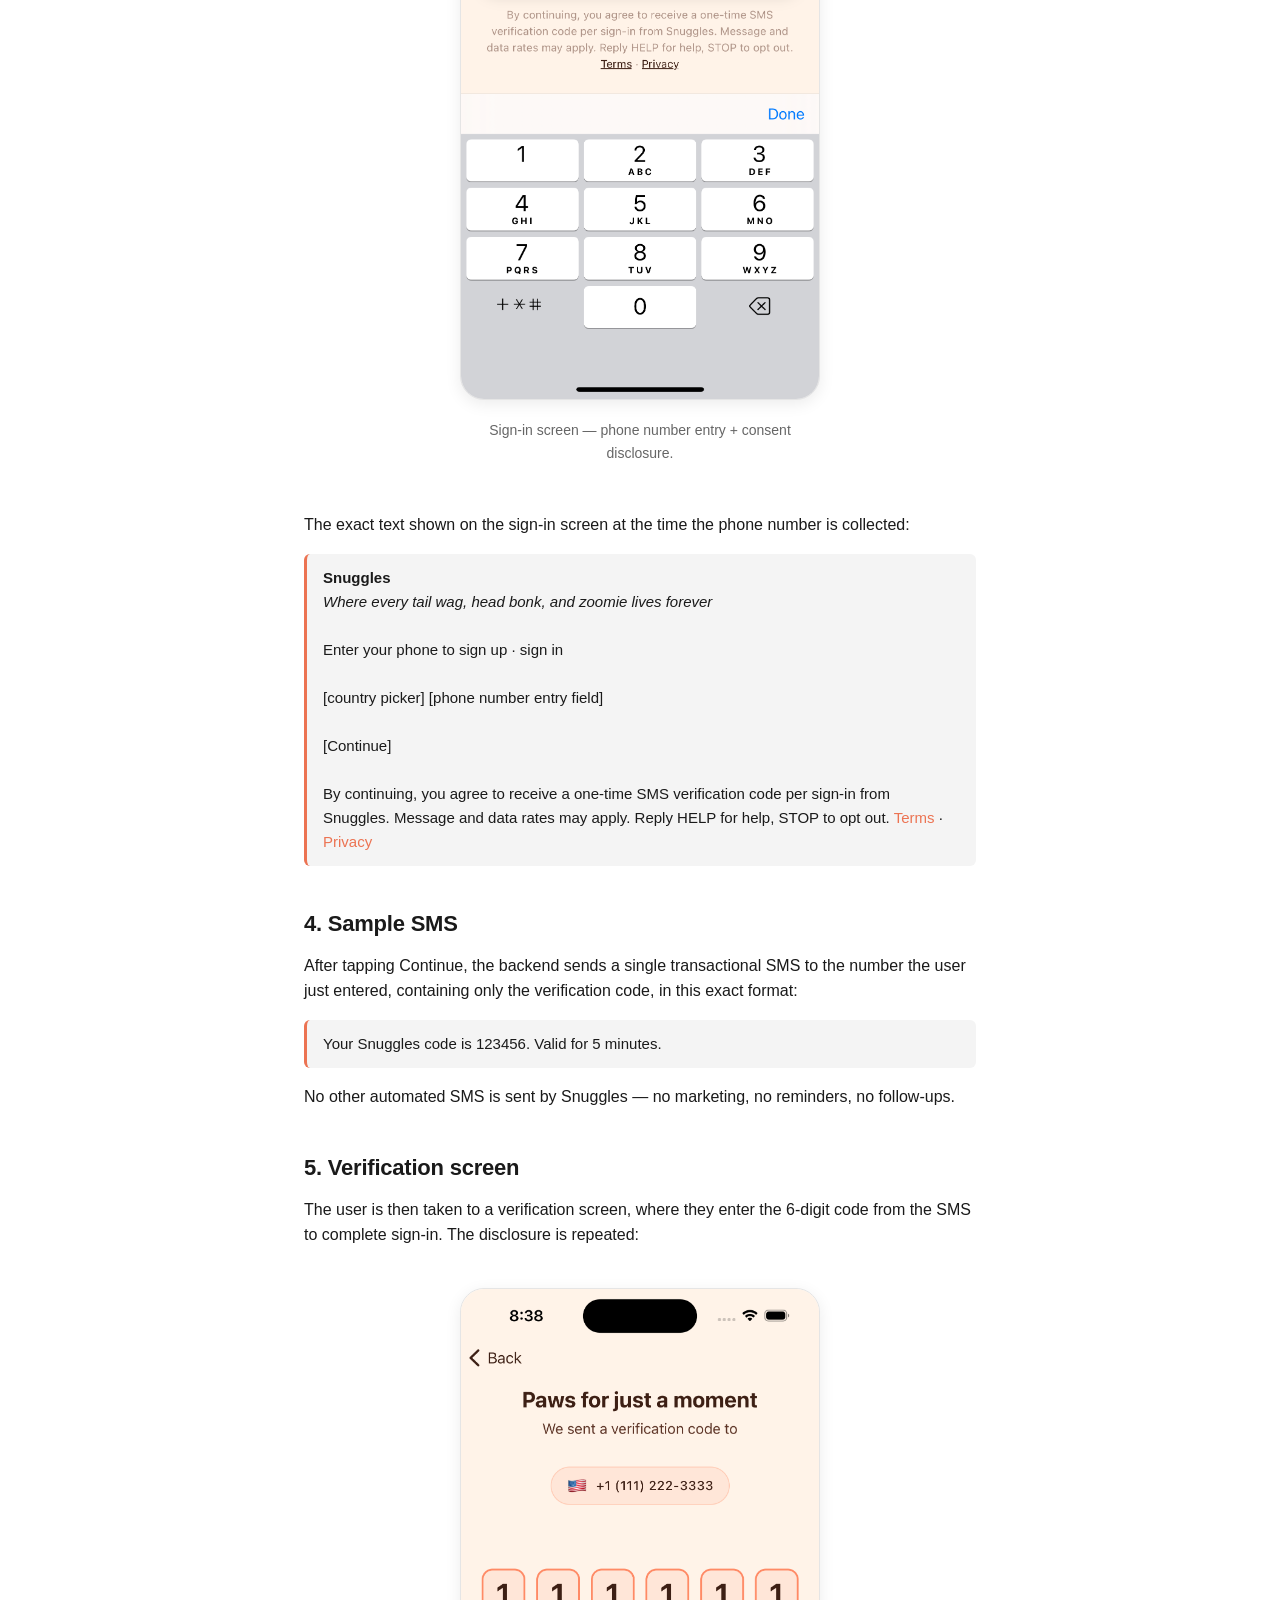
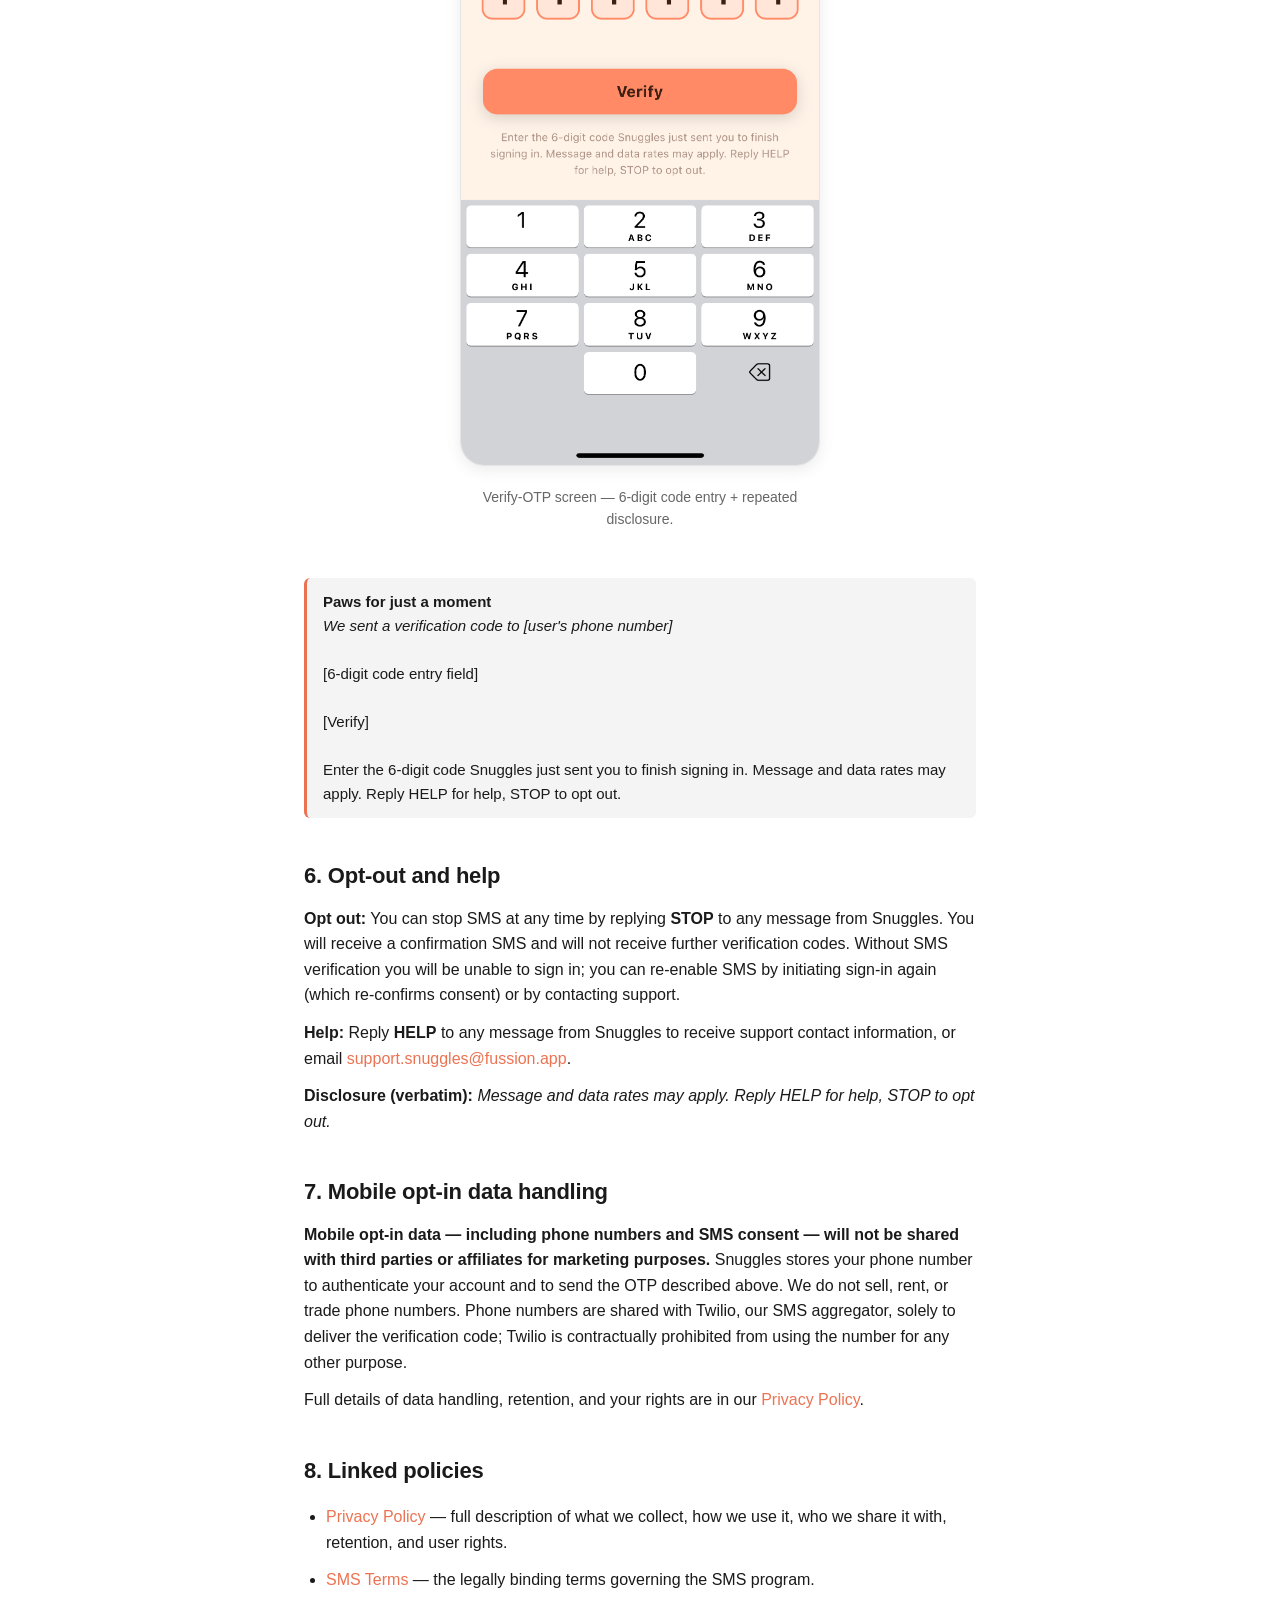
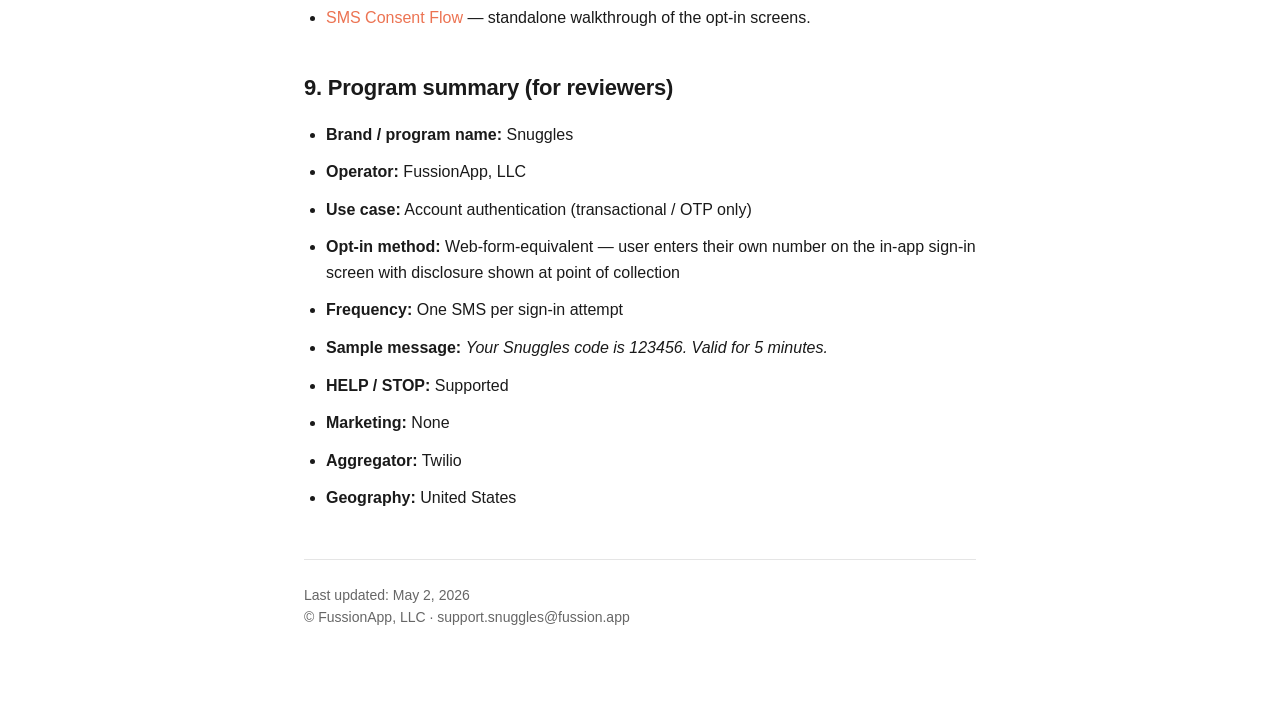
==== commit 2f45527e: "Revert messaging program geography to US-only for A2P resubmission A2P 10DLC is a US-only carrier fr" ====
--- a/messaging-program/index.html
+++ b/messaging-program/index.html
@@ -69,7 +69,7 @@
     <li><strong>Message type:</strong> One-time password (OTP) verification codes, sent only when a user initiates sign-in.</li>
     <li><strong>Who receives messages:</strong> Only individuals who have entered their own mobile phone number into the Snuggles mobile app's sign-in screen and tapped <strong>Continue</strong>.</li>
     <li><strong>Frequency:</strong> One SMS per sign-in attempt. There are no recurring or follow-up messages.</li>
-    <li><strong>Geography:</strong> United States and Canada mobile numbers.</li>
+    <li><strong>Geography:</strong> United States mobile numbers.</li>
     <li><strong>Carrier &amp; aggregator:</strong> Messages are sent via <strong>Twilio</strong> over standard U.S. mobile carriers.</li>
     <li><strong>Cost:</strong> Snuggles does not charge users for SMS. <em>Message and data rates may apply</em> from your carrier.</li>
   </ul>
@@ -150,7 +150,7 @@
     <li><strong>HELP / STOP:</strong> Supported</li>
     <li><strong>Marketing:</strong> None</li>
     <li><strong>Aggregator:</strong> Twilio</li>
-    <li><strong>Geography:</strong> United States and Canada</li>
+    <li><strong>Geography:</strong> United States</li>
   </ul>
 
   <footer>
